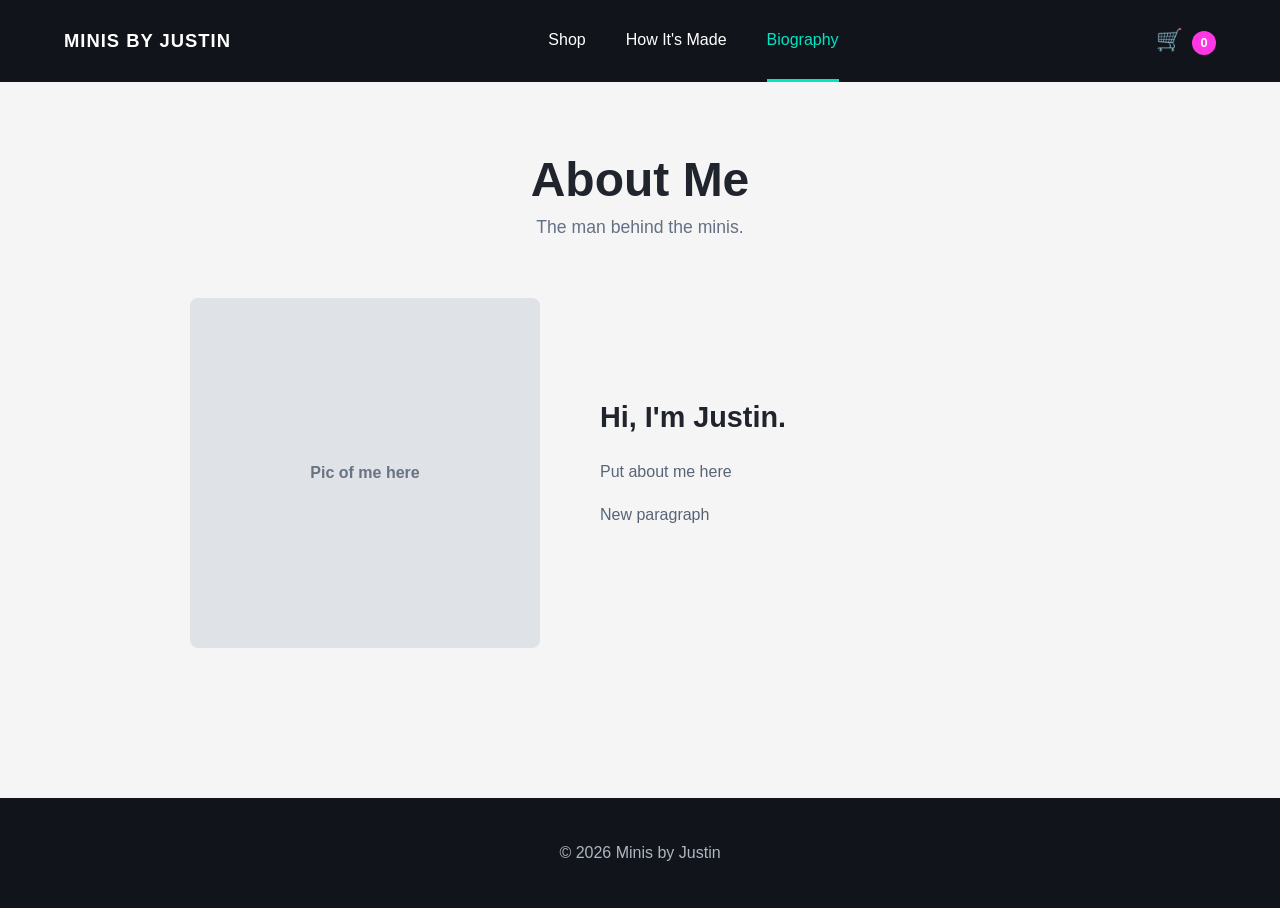
==== biography.html @ 6395a8da "Basic website framework" ====
<!DOCTYPE html>
<html lang="en">
<head>
    <meta charset="UTF-8">
    <meta name="viewport" content="width=device-width, initial-scale=1.0">
    <title>Biography | Minis by Justin</title>
    <link rel="stylesheet" href="css/style.css">
</head>
<body>
    <header class="site-header">
        <a class="logo" href="index.html">MINIS BY JUSTIN</a>

        <nav class="main-nav" aria-label="Main navigation">
            <a href="index.html">Shop</a>
            <a href="how-its-made.html">How It's Made</a>
            <a class="active" href="biography.html">Biography</a>
        </nav>

        <a class="cart-link" href="index.html#cart-button">🛒 <span id="cart-count">0</span></a>
    </header>

    <main class="content-page">
        <section class="page-heading">
            <h1>About Me</h1>
            <p>The man behind the minis.</p>
        </section>

        <section class="bio-section">
            <div class="bio-photo placeholder-image">
                <span>Pic of me here</span>
            </div>

            <div class="bio-text">
                <h2>Hi, I'm Justin.</h2>
                <p>
                    Put about me here
                </p>
                <p>
                    New paragraph
                </p>
            </div>
        </section>
    </main>

    <footer class="site-footer">
        <p>&copy; 2026 Minis by Justin</p>
    </footer>
</body>
</html>
---- css/style.css ----
/* =========================
   General
   ========================= */

* {
    box-sizing: border-box;
}

html {
    scroll-behavior: smooth;
}

body {
    margin: 0;
    font-family: Arial, Helvetica, sans-serif;
    background: #f5f5f5;
    color: #20242c;
}

button,
a {
    font: inherit;
}

a {
    color: inherit;
    text-decoration: none;
}

/* =========================
   Header / Navigation
   ========================= */

.site-header {
    height: 82px;
    padding: 0 5%;
    display: flex;
    align-items: center;
    justify-content: space-between;
    gap: 30px;
    background: #11151b;
    color: white;
    position: sticky;
    top: 0;
    z-index: 100;
}

.logo {
    font-size: 1.15rem;
    font-weight: 900;
    letter-spacing: 1px;
    white-space: nowrap;
}

.main-nav {
    display: flex;
    align-self: stretch;
    align-items: center;
    gap: 40px;
}

.main-nav a {
    height: 100%;
    display: flex;
    align-items: center;
    border-bottom: 3px solid transparent;
    transition: border-color 0.2s, color 0.2s;
}

.main-nav a:hover,
.main-nav a.active {
    color: #00e6c3;
    border-bottom-color: #00e6c3;
}

.cart-button,
.cart-link {
    border: 0;
    background: transparent;
    color: white;
    font-size: 1.35rem;
    cursor: pointer;
    white-space: nowrap;
}

.cart-button span,
.cart-link span {
    display: inline-flex;
    align-items: center;
    justify-content: center;
    min-width: 24px;
    height: 24px;
    padding: 0 6px;
    margin-left: 3px;
    border-radius: 20px;
    background: #ff36e4;
    color: white;
    font-size: 0.8rem;
    font-weight: bold;
}

/* =========================
   Hero
   ========================= */

.hero {
    width: 100%;
    height: 50vh;
    min-height: 360px;
    max-height: 650px;
    background: #000;
    overflow: hidden;
}

.hero img {
    width: 100%;
    height: 100%;
    object-fit: cover;
    object-position: center;
    display: block;
}

/* =========================
   Shop
   ========================= */

.shop-section {
    max-width: 1400px;
    margin: 0 auto;
    padding: 55px 5% 80px;
}

.section-heading,
.page-heading {
    text-align: center;
    margin-bottom: 40px;
}

.section-heading h1,
.page-heading h1 {
    margin: 0 0 10px;
    font-size: clamp(2rem, 4vw, 3rem);
}

.section-heading p,
.page-heading p {
    margin: 0;
    color: #647084;
    font-size: 1.1rem;
}

.product-grid {
    display: grid;
    grid-template-columns: repeat(4, 1fr);
    gap: 30px;
}

.product-card {
    background: white;
    border-radius: 8px;
    overflow: hidden;
    box-shadow: 0 2px 12px rgba(0, 0, 0, 0.08);
    padding: 20px;
}

.product-image-container {
    position: relative;
    width: 100%;
    aspect-ratio: 1 / 1;
    background: #ddd;
    border-radius: 6px;
    overflow: hidden;
}

.product-image {
    width: 100%;
    height: 100%;
    object-fit: cover;
    display: block;
}

.gallery-button {
    position: absolute;
    top: 50%;
    transform: translateY(-50%);
    width: 40px;
    height: 40px;
    border: 0;
    border-radius: 50%;
    background: rgba(0, 0, 0, 0.65);
    color: white;
    font-size: 1.4rem;
    cursor: pointer;
    z-index: 2;
}

.gallery-button:hover {
    background: rgba(0, 0, 0, 0.85);
}

.gallery-button.previous {
    left: 10px;
}

.gallery-button.next {
    right: 10px;
}

.image-dots {
    display: flex;
    justify-content: center;
    gap: 7px;
    margin: 12px 0 15px;
}

.image-dot {
    width: 8px;
    height: 8px;
    border-radius: 50%;
    background: #c6cbd2;
}

.image-dot.active {
    background: #20242c;
}

.product-card h2 {
    margin: 0 0 8px;
    font-size: 1.2rem;
}

.product-price {
    margin: 0 0 18px;
    font-size: 1.05rem;
    color: #475264;
}

.add-to-cart {
    width: 100%;
    padding: 12px;
    border: 0;
    border-radius: 5px;
    background: #00bd91;
    color: white;
    font-weight: bold;
    cursor: pointer;
    transition: background 0.2s, transform 0.1s;
}

.add-to-cart:hover {
    background: #00a982;
}

.add-to-cart:active {
    transform: scale(0.98);
}

/* =========================
   Other Pages
   ========================= */

.content-page {
    max-width: 1100px;
    margin: 0 auto;
    padding: 70px 5% 90px;
}

.story-section {
    display: grid;
    grid-template-columns: 1fr 1fr;
    gap: 55px;
    align-items: center;
    margin: 70px 0;
}

.story-section.reverse .story-image {
    order: 2;
}

.story-image,
.bio-photo {
    aspect-ratio: 1 / 1;
    border-radius: 8px;
    overflow: hidden;
}

.placeholder-image {
    display: flex;
    align-items: center;
    justify-content: center;
    background: #dfe2e6;
    color: #687383;
    font-weight: bold;
}

.story-text h2,
.bio-text h2 {
    font-size: 1.8rem;
    margin-top: 0;
}

.story-text p,
.bio-text p {
    color: #586476;
    line-height: 1.7;
}

.bio-section {
    display: grid;
    grid-template-columns: 350px 1fr;
    gap: 60px;
    align-items: center;
    max-width: 900px;
    margin: 60px auto;
}

/* =========================
   Shopping Cart
   ========================= */

.cart-overlay {
    position: fixed;
    inset: 0;
    background: rgba(0, 0, 0, 0.45);
    opacity: 0;
    pointer-events: none;
    transition: opacity 0.25s;
    z-index: 150;
}

.cart-overlay.open {
    opacity: 1;
    pointer-events: auto;
}

.cart-panel {
    position: fixed;
    top: 0;
    right: 0;
    width: min(420px, 100%);
    height: 100vh;
    background: white;
    z-index: 200;
    transform: translateX(100%);
    transition: transform 0.25s ease;
    display: flex;
    flex-direction: column;
    box-shadow: -5px 0 20px rgba(0, 0, 0, 0.15);
}

.cart-panel.open {
    transform: translateX(0);
}

.cart-header {
    display: flex;
    justify-content: space-between;
    align-items: center;
    padding: 22px;
    border-bottom: 1px solid #ddd;
}

.cart-header h2 {
    margin: 0;
}

.cart-header button {
    border: 0;
    background: transparent;
    font-size: 2rem;
    cursor: pointer;
}

.cart-items {
    flex: 1;
    overflow-y: auto;
    padding: 20px;
}

.empty-cart {
    text-align: center;
    color: #687383;
    margin-top: 50px;
}

.cart-item {
    display: grid;
    grid-template-columns: 65px 1fr auto;
    gap: 12px;
    align-items: center;
    padding: 12px 0;
    border-bottom: 1px solid #eee;
}

.cart-item-image {
    width: 65px;
    height: 65px;
    object-fit: cover;
    border-radius: 5px;
}

.cart-item h3 {
    margin: 0 0 5px;
    font-size: 0.95rem;
}

.cart-item p {
    margin: 0;
    color: #687383;
    font-size: 0.9rem;
}

.remove-item {
    border: 0;
    background: transparent;
    color: #a33;
    cursor: pointer;
}

.cart-footer {
    padding: 20px;
    border-top: 1px solid #ddd;
}

.cart-total {
    display: flex;
    justify-content: space-between;
    font-size: 1.2rem;
    margin-bottom: 15px;
}

.checkout-button {
    width: 100%;
    padding: 14px;
    border: 0;
    border-radius: 5px;
    background: #20242c;
    color: white;
    font-weight: bold;
    cursor: pointer;
}

.checkout-button:hover {
    background: #11151b;
}

.checkout-note {
    color: #7a8492;
    text-align: center;
    font-size: 0.8rem;
    line-height: 1.4;
}

/* =========================
   Footer
   ========================= */

.site-footer {
    padding: 30px 5%;
    text-align: center;
    background: #11151b;
    color: #aeb6c1;
}

/* =========================
   Mobile
   ========================= */

@media (max-width: 1000px) {
    .product-grid {
        grid-template-columns: repeat(2, 1fr);
    }

    .site-header {
        padding: 0 3%;
    }

    .main-nav {
        gap: 20px;
    }
}

@media (max-width: 700px) {
    .site-header {
        height: auto;
        min-height: 70px;
        flex-wrap: wrap;
        padding: 15px 5%;
    }

    .main-nav {
        order: 3;
        width: 100%;
        height: 45px;
        justify-content: center;
        gap: 25px;
    }

    .hero {
        height: 40vh;
        min-height: 280px;
    }

    .product-grid {
        grid-template-columns: 1fr;
    }

    .shop-section {
        padding-top: 40px;
    }

    .story-section,
    .story-section.reverse,
    .bio-section {
        grid-template-columns: 1fr;
        gap: 30px;
    }

    .story-section.reverse .story-image {
        order: 0;
    }

    .bio-section {
        margin-top: 30px;
    }
}
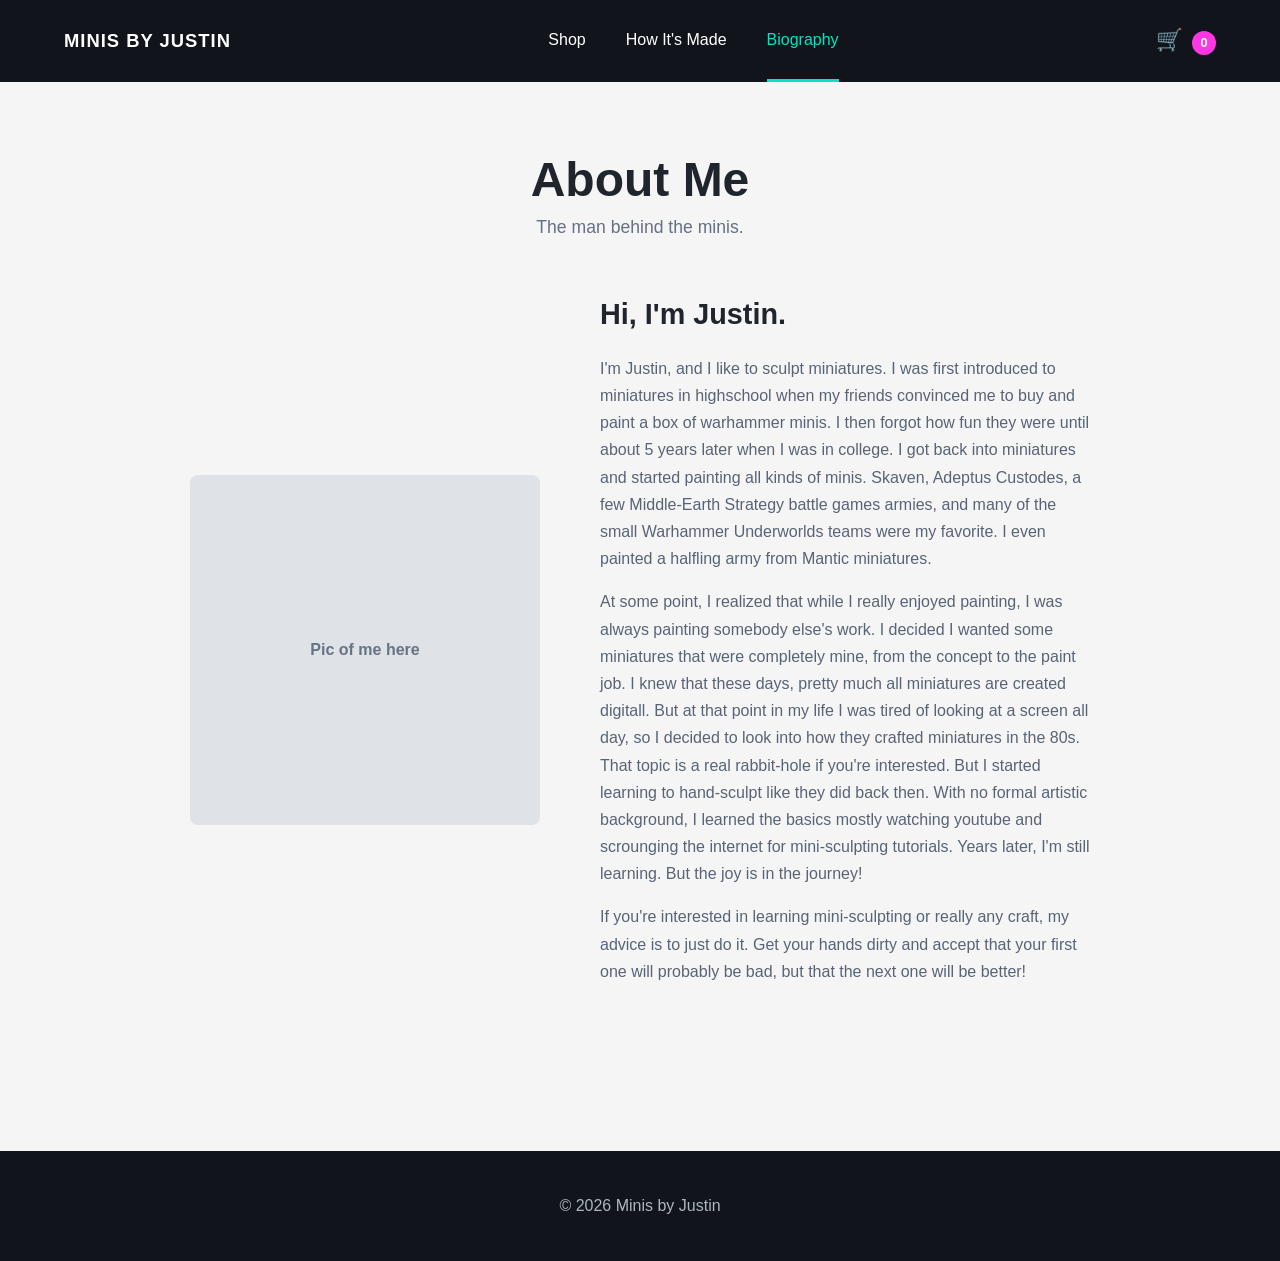
==== commit 8154ed9d: "Fleshed out biography" ====
--- a/biography.html
+++ b/biography.html
@@ -33,10 +33,21 @@
             <div class="bio-text">
                 <h2>Hi, I'm Justin.</h2>
                 <p>
-                    Put about me here
+                    I'm Justin, and I like to sculpt miniatures. I was first introduced to miniatures in highschool when my friends convinced me to 
+                    buy and paint a box of warhammer minis. I then forgot how fun they were until about 5 years later when I was in college. I got back
+                    into miniatures and started painting all kinds of minis. Skaven, Adeptus Custodes, a few Middle-Earth Strategy battle games armies, and 
+                    many of the small Warhammer Underworlds teams were my favorite. I even painted a halfling army from Mantic miniatures. 
                 </p>
                 <p>
-                    New paragraph
+                    At some point, I realized that while I really enjoyed painting, I was always painting somebody else's work. I decided I wanted some
+                    miniatures that were completely mine, from the concept to the paint job. I knew that these days, pretty much all miniatures are created
+                    digitall. But at that point in my life I was tired of looking at a screen all day, so I decided to look into how they crafted miniatures in the 80s.
+                    That topic is a real rabbit-hole if you're interested. But I started learning to hand-sculpt like they did back then. With no formal artistic background,
+                    I learned the basics mostly watching youtube and scrounging the internet for mini-sculpting tutorials. Years later, I'm still learning. But the joy is in the journey!
+                </p>
+                <p>
+                    If you're interested in learning mini-sculpting or really any craft, my advice is to just do it. Get your hands dirty and
+                    accept that your first one will probably be bad, but that the next one will be better!
                 </p>
             </div>
         </section>
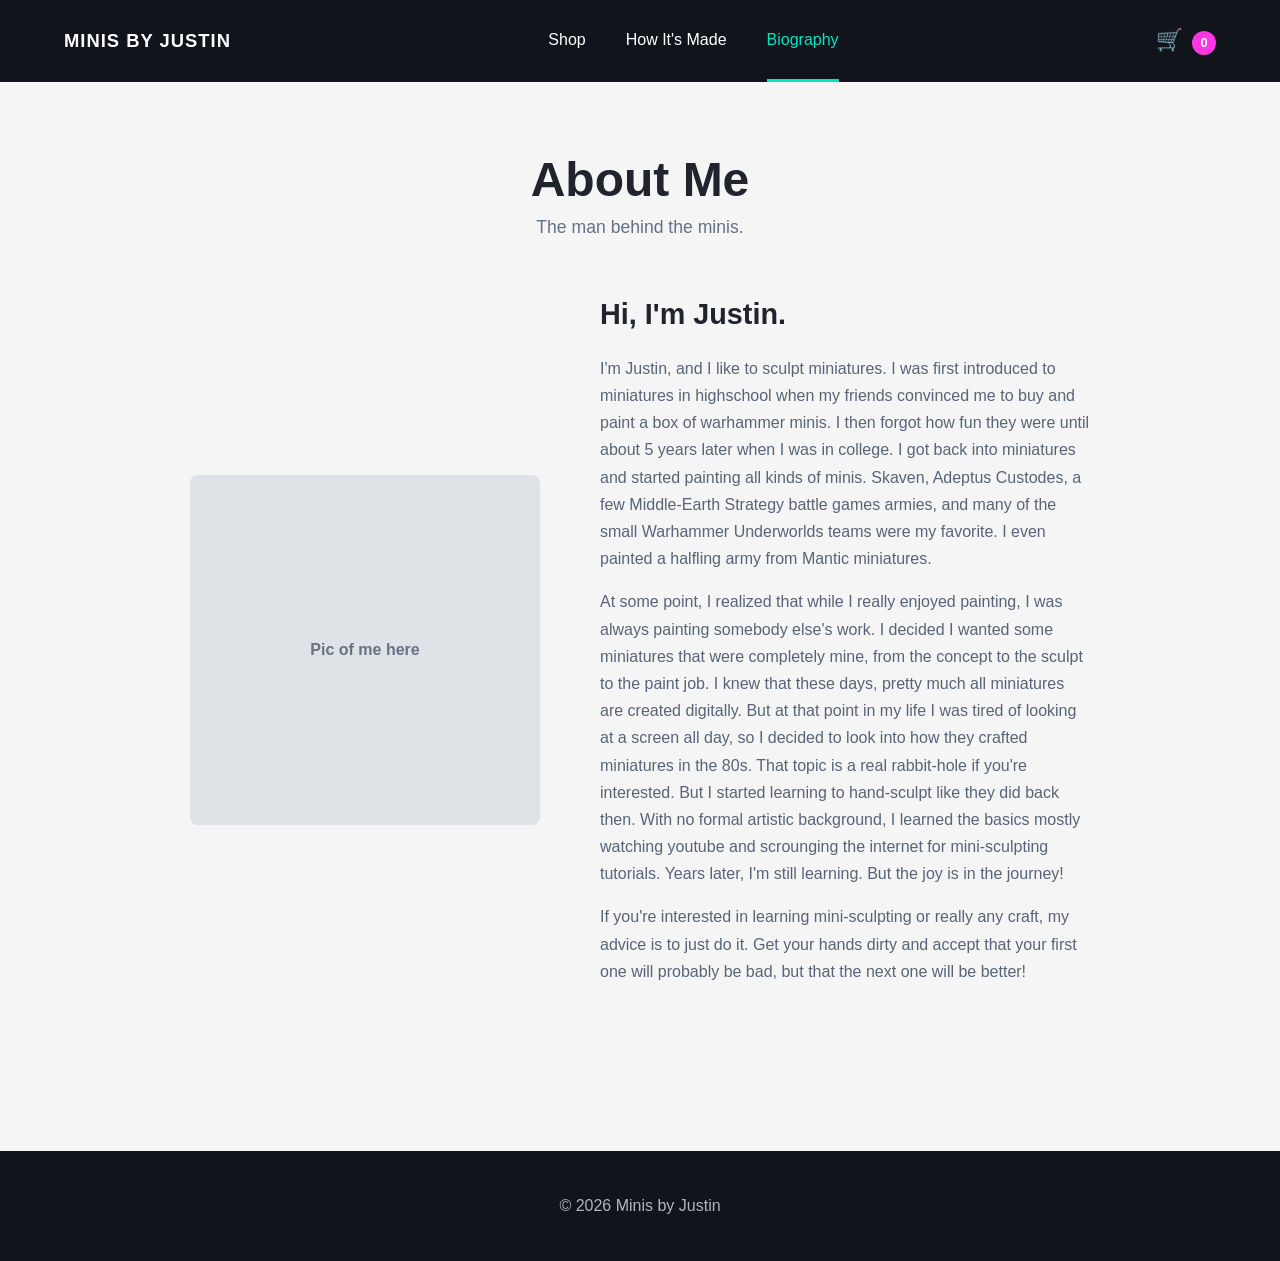
==== commit 8ef25bb8: "small text changes" ====
--- a/biography.html
+++ b/biography.html
@@ -40,8 +40,8 @@
                 </p>
                 <p>
                     At some point, I realized that while I really enjoyed painting, I was always painting somebody else's work. I decided I wanted some
-                    miniatures that were completely mine, from the concept to the paint job. I knew that these days, pretty much all miniatures are created
-                    digitall. But at that point in my life I was tired of looking at a screen all day, so I decided to look into how they crafted miniatures in the 80s.
+                    miniatures that were completely mine, from the concept to the sculpt to the paint job. I knew that these days, pretty much all miniatures are created
+                    digitally. But at that point in my life I was tired of looking at a screen all day, so I decided to look into how they crafted miniatures in the 80s.
                     That topic is a real rabbit-hole if you're interested. But I started learning to hand-sculpt like they did back then. With no formal artistic background,
                     I learned the basics mostly watching youtube and scrounging the internet for mini-sculpting tutorials. Years later, I'm still learning. But the joy is in the journey!
                 </p>
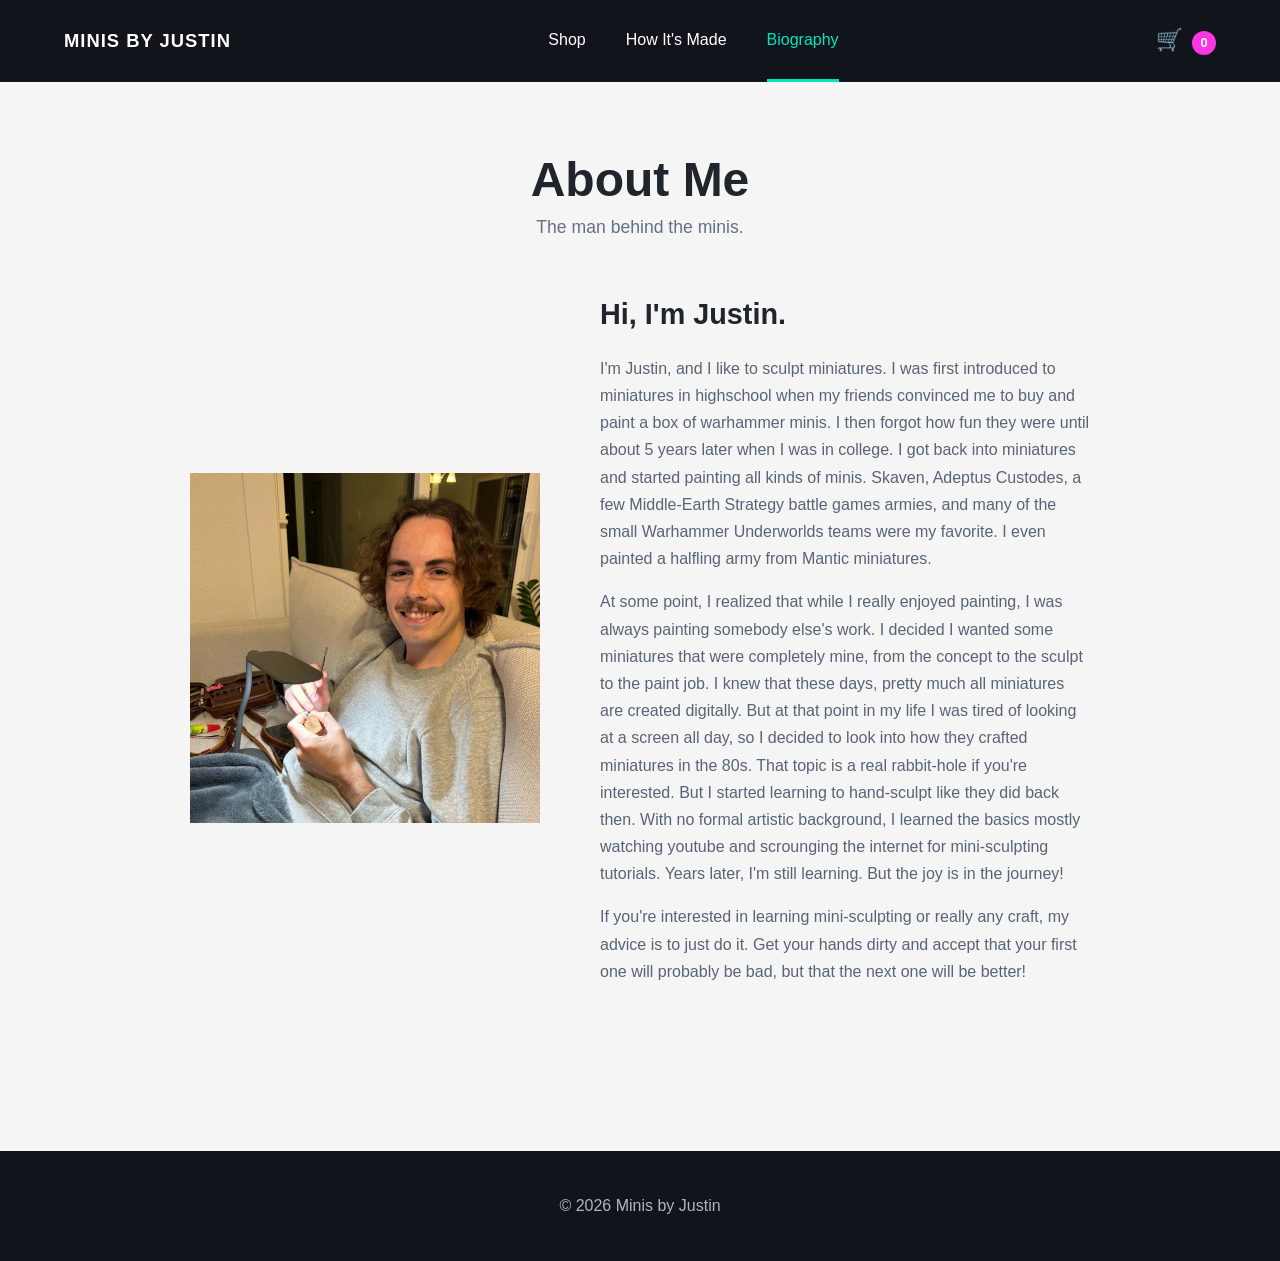
==== commit a6011a59: "added pic of me" ====
--- a/biography.html
+++ b/biography.html
@@ -26,8 +26,8 @@
         </section>
 
         <section class="bio-section">
-            <div class="bio-photo placeholder-image">
-                <span>Pic of me here</span>
+            <div class="story-image">
+                <img src="images/candid.jpeg" alt="pic of me here">
             </div>
 
             <div class="bio-text">
--- a/css/style.css
+++ b/css/style.css
@@ -277,7 +277,12 @@
     order: 2;
 }
 
-.story-image,
+.story-image img {
+    width: 100%;
+    height: 100%;
+    object-fit: cover;
+}
+
 .bio-photo {
     aspect-ratio: 1 / 1;
     border-radius: 8px;
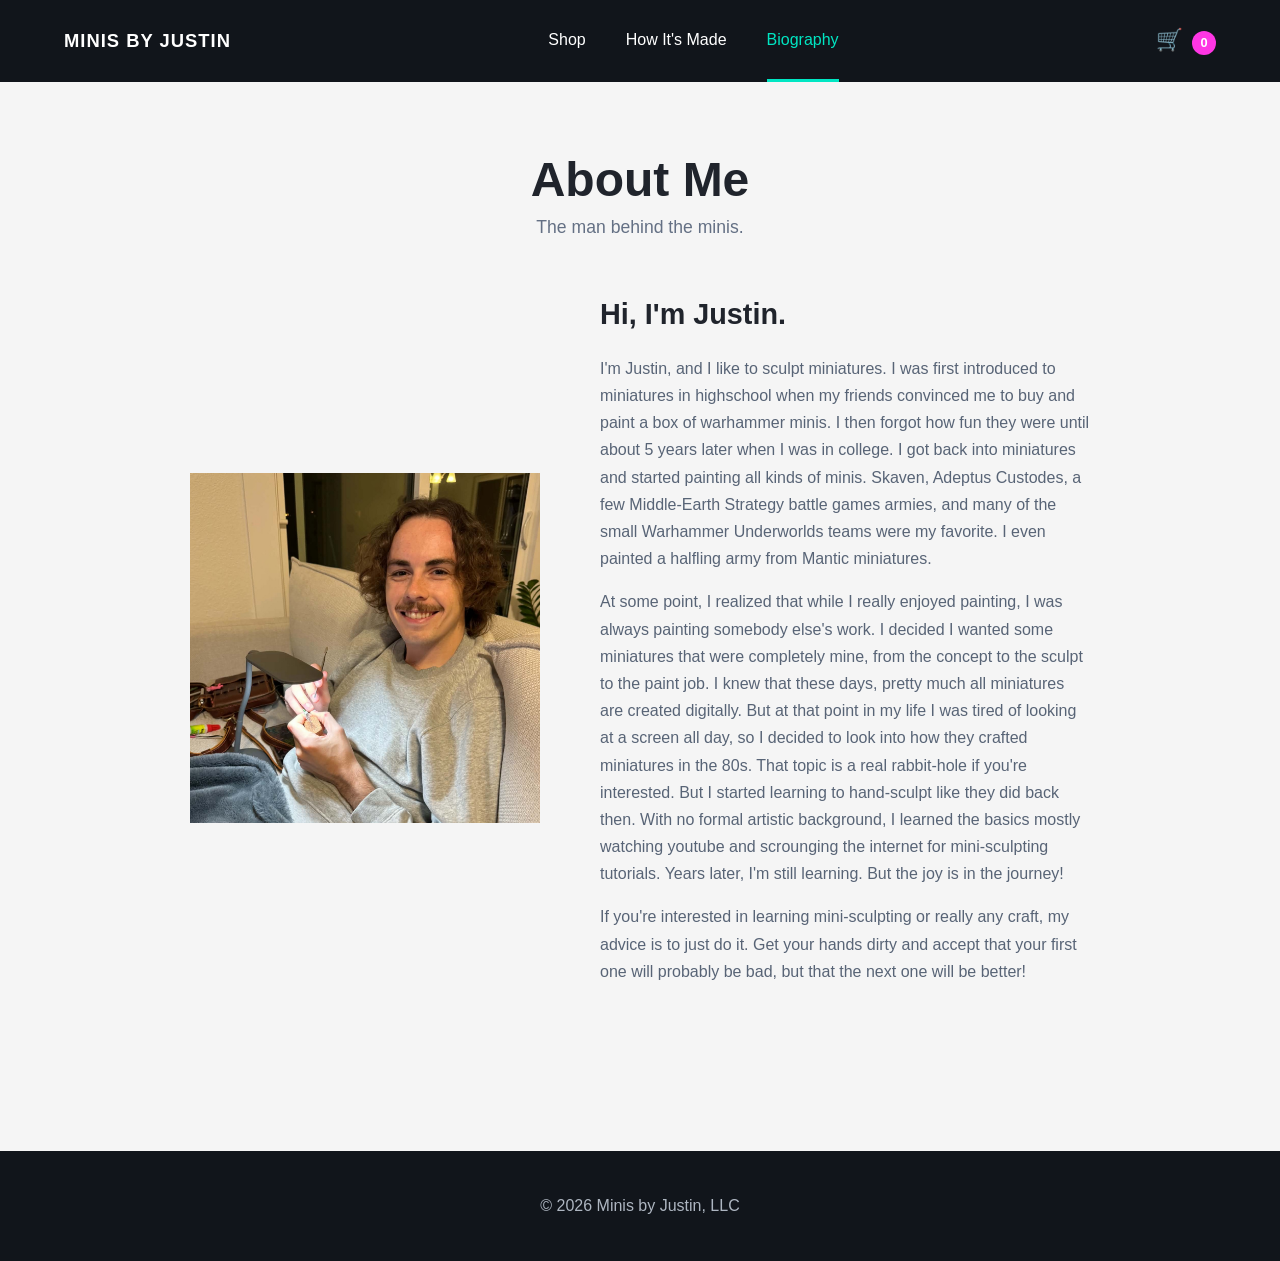
==== commit c42cf179: "Added LLC to footer" ====
--- a/biography.html
+++ b/biography.html
@@ -54,7 +54,7 @@
     </main>
 
     <footer class="site-footer">
-        <p>&copy; 2026 Minis by Justin</p>
+        <p>&copy; 2026 Minis by Justin, LLC</p>
     </footer>
 </body>
 </html>
